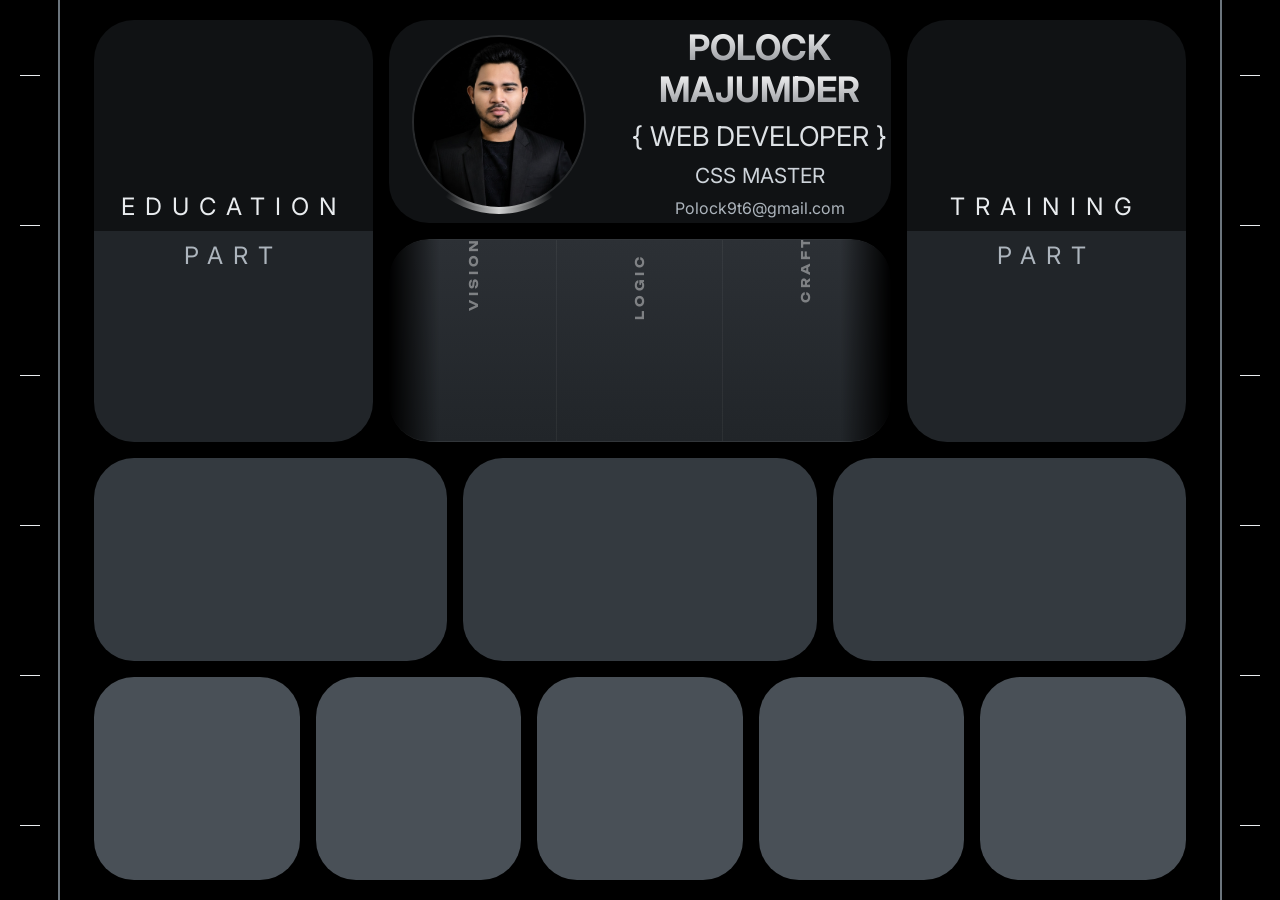
==== index.html @ fb8a7bdd "Add files via upload" ====
<!doctype html>
<html lang="en">
  <head>
    <meta charset="UTF-8" />
    <meta name="viewport" content="width=device-width, initial-scale=1.0" />
    <link rel="stylesheet" href="./style.css" />
    <link rel="preconnect" href="https://fonts.googleapis.com" />
    <link rel="preconnect" href="https://fonts.gstatic.com" crossorigin />
    <link
      href="https://fonts.googleapis.com/css2?family=Inter:ital,opsz,wght@0,14..32,100..900;1,14..32,100..900&family=League+Spartan:wght@100..900&family=Libre+Baskerville:ital,wght@0,400..700;1,400..700&family=Outfit:wght@100..900&family=Roboto:ital,wght@0,100..900;1,100..900&family=Space+Mono:ital,wght@0,400;0,700;1,400;1,700&family=Unbounded:wght@200..900&display=swap"
      rel="stylesheet"
    />

    <title>Portfolio - Polock</title>
  </head>
  <body>
    <nav>
      <!-- Sidebar left starts here -->

      <div class="sidebar-1">
        <a href="#" class="side-link-1"
          ><span class="side-label-1">FACEBOOK</span></a
        >
        <a href="#" class="side-link-1"
          ><span class="side-label-1">INSTAGRAM</span></a
        >
        <a href="#" class="side-link-1"
          ><span class="side-label-1">WHATS APP</span></a
        >
        <a href="#" class="side-link-1"
          ><span class="side-label-1">LINKEDIN</span></a
        >
        <a href="#" class="side-link-1"
          ><span class="side-label-1">TWITER</span></a
        >
        <a href="#" class="side-link-1"
          ><span class="side-label-1">YOUTUBE</span></a
        >
      </div>

      <!-- Sidebar right starts here -->

      <div class="sidebar-2">
        <a href="#" class="side-link-2"
          ><span class="side-label-2">FACEBOOK</span></a
        >
        <a href="#" class="side-link-2"
          ><span class="side-label-2">INSTAGRAM</span></a
        >
        <a href="#" class="side-link-2"
          ><span class="side-label-2">WHATS APP</span></a
        >
        <a href="#" class="side-link-2"
          ><span class="side-label-2">LINKEDIN</span></a
        >
        <a href="#" class="side-link-2"
          ><span class="side-label-2">TWITER</span></a
        >
        <a href="#" class="side-link-2"
          ><span class="side-label-2">YOUTUBE</span></a
        >
      </div>
    </nav>

    <!-- Page 1 starts here -->

    <section class="page-1">
      <!-- Box 1 strats here -->

      <div class="container-1">
        <div class="part part-top"><p class="p-shutter">EDUCATION</p></div>
        <div class="part part-bottom"><p class="p-shutter">PART</p></div>

        <div class="shutter-content">
          <div class="edu-train-box">
            <h1>Secondary School Certificate</h1>
            <ul>
              <li>Stream: Science</li>
              <li>GPA: 5 / 5</li>
              <li>Institution: Harinarayanpur High School</li>
            </ul>
          </div>
          <div class="edu-train-box">
            <h1>Higher Secondary Certificate</h1>
            <ul>
              <li>Stream: Science</li>
              <li>GPA: 5 / 5</li>
              <li>Instituion: Choumuhani Govt. Saleh Ahmed College</li>
            </ul>
          </div>
        </div>
      </div>

      <!-- Box 2 starts here -->

      <div class="container-2">
        <div class="profile-photo">
          <img
            class="profile-polock"
            src="./Images/Polock Black Background.png"
          />
        </div>
        <div class="information">
          <h1 class="name">POLOCK MAJUMDER</h1>
          <p class="job1">{ WEB DEVELOPER }</p>
          <p class="job2">CSS MASTER</p>
          <p class="email">Polock9t6@gmail.com</p>
        </div>
      </div>

      <!-- Box 3 starts here -->

      <div class="container-3">
        <div class="part part-top"><p class="p-shutter">TRAINING</p></div>
        <div class="part part-bottom"><p class="p-shutter">PART</p></div>

        <div class="shutter-content">
          <div class="edu-train-box">
            <h1>Computer Office Applications</h1>
            <ul>
              <li>Stream: Computer Science</li>
              <li>GPA: 5 / 5</li>
              <li>Institution: Bangladesh Technical Education Board</li>
            </ul>
          </div>
          <div class="edu-train-box">
            <h1>Fullstack Web Development Bootcamp</h1>
            <ul>
              <li>Stream: Software Development</li>
              <li>Status: Completed</li>
              <li>Instructor: DR.Angela Yu</li>
            </ul>
          </div>
        </div>
      </div>

      <!-- Box 4 starts here -->
      <!-- 
      <div class="container-4">
        <div class="slide-track">
          <div class="article">
            <div class="article-content">
              <h1>Responsive Design</h1>
              <p>
                "The Monolith does not bow to the grid. It creates its own
                physics."
              </p>
            </div>
          </div>

          <div class="article">
            <div class="article-content">
              <h1>Dynamic Logic</h1>
              <p>
                "Design is the silent ambassador of your brand. Let it speak
                loudly."
              </p>
            </div>
          </div>

          <div class="article">
            <div class="article-content">
              <h1>Clean Code</h1>
              <p>"Code is poetry. Markup is the rhythm. CSS is the soul."</p>
            </div>
          </div>

        </div>
      </div> -->
      <div class="container-4">
        <div class="slide-track">
          <article class="article">
            <div class="article-overlay"></div>
            <div class="article-content">
              <span class="category-tag">01 / Concept</span>
              <h1>Vision</h1>
              <p>
                Defining the future through minimalist architecture and digital
                precision.
              </p>
              <div class="bracket-tl"></div>
              <div class="bracket-br"></div>
            </div>
          </article>

          <article class="article">
            <div class="article-overlay"></div>
            <div class="article-content">
              <span class="category-tag">02 / Strategy</span>
              <h1>Logic</h1>
              <p>
                Synchronizing data-driven insights with human-centric design
                patterns.
              </p>
              <div class="bracket-tl"></div>
              <div class="bracket-br"></div>
            </div>
          </article>

          <article class="article">
            <div class="article-overlay"></div>
            <div class="article-content">
              <span class="category-tag">03 / Output</span>
              <h1>Craft</h1>
              <p>
                Executing high-fidelity digital experiences with pixel-perfect
                intent.
              </p>
              <div class="bracket-tl"></div>
              <div class="bracket-br"></div>
            </div>
          </article>
        </div>
      </div>

      <!-- Box 5 starts here -->

      <div class="container-5">
        <div></div>
        <div></div>
        <div></div>
      </div>

      <!-- Box 6 starts here -->

      <div class="container-6">
        <div></div>
        <div></div>
        <div></div>
      </div>

      <!-- Box 7 starts here -->

      <div class="container-7">
        <div></div>
        <div></div>
        <div></div>
      </div>

      <!-- Box 8 starts here -->

      <div class="container-8">
        <div></div>
        <div></div>
        <div></div>
      </div>

      <!-- Box 9 starts here -->

      <div class="container-9">
        <div></div>
        <div></div>
        <div></div>
      </div>

      <!-- Box 10 starts here -->

      <div class="container-10">
        <div></div>
        <div></div>
        <div></div>
      </div>

      <!-- Box 11 starts here -->
      <div class="container-11">
        <div></div>
        <div></div>
        <div></div>
      </div>

      <!-- Box 12 starts here -->

      <div class="container-12">
        <div></div>
        <div></div>
        <div></div>
      </div>

      <!-- Box 13 starts here -->

      <div class="container-13">
        <div></div>
        <div></div>
        <div></div>
      </div>

      <!-- Box 14 starts here -->

      <div class="container-14">
        <div></div>
        <div></div>
        <div></div>
      </div>

      <!-- Box 15 starts here -->

      <div class="container-15">
        <div></div>
        <div></div>
        <div></div>
      </div>
    </section>
  </body>
</html>
---- style.css ----
* {
  margin: 0;
  padding: 0;
  box-sizing: border-box;
}

body {
  background-color: #000000;
  color: #e9ecef;
  font-family: "Inter", sans-serif;
  overflow-x: hidden;
  scroll-behavior: smooth;
}

/* Sidebar 1 starts here ------------------------------------------------------------------ */

.sidebar-1 {
  position: fixed;
  left: 0;
  top: 0;
  height: 100vh;
  width: 60px;
  background: #000000;
  z-index: 100;
  display: flex;
  flex-direction: column;
  border-right: 2px solid #6c757d;
  transition: width 0.8s cubic-bezier(0.23, 1, 0.32, 1);
  overflow: hidden;
}

.sidebar-1:hover {
  width: 300px;
}

.side-link-1 {
  flex: 1;
  display: flex;
  align-items: center;
  padding-left: 60px;
  text-decoration: none;
  position: relative;
  transform-style: preserve-3d;
  transition: background 0.5s ease;
}

.side-label-1 {
  color: #f8f9fa;
  font-size: 0.8rem;
  font-weight: 700;
  letter-spacing: 10px;
  text-transform: uppercase;
  opacity: 0;
  transform: rotateY(-90deg) translateX(-50px);
  transform-origin: left;
  transition: all 0.6s cubic-bezier(0.23, 1, 0.32, 1);
  white-space: nowrap;
}

.sidebar-1:hover .side-label-1 {
  opacity: 0.2;
  transform: rotateY(0deg) translateX(0);
}

.side-link-1::after {
  content: "";
  position: absolute;
  left: 20px;
  width: 20px;
  height: 1px;
  background: #e9ecef;
  transition: width 0.4s cubic-bezier(0.23, 1, 0.32, 1);
}

.side-link-1:hover .side-label-1 {
  opacity: 1;
  letter-spacing: 15px;
  color: #f8eedf;
}

.side-link-1:hover::after {
  width: 30px;
}

/* Sidebar 2 starts here ------------------------------------------------------------------ */

.sidebar-2 {
  position: fixed;
  right: 0;
  top: 0;
  height: 100vh;
  width: 60px;
  background: #000000;
  z-index: 100;
  display: flex;
  flex-direction: column;
  border-left: 2px solid #6c757d;
  transition: width 0.8s cubic-bezier(0.23, 1, 0.32, 1);
  overflow: hidden;
}

.sidebar-2:hover {
  width: 300px;
}

.side-link-2 {
  flex: 1;
  display: flex;
  align-items: center;
  padding-right: 45px;
  text-decoration: none;
  position: relative;
  transform-style: preserve-3d;
  transition: background 0.5s ease;
  justify-content: flex-end;
}

.side-label-2 {
  color: #f8f9fa;
  font-size: 0.8rem;
  font-weight: 700;
  letter-spacing: 10px;
  text-transform: uppercase;
  opacity: 0;
  transform: rotateY(90deg) translateX(50px);
  transform-origin: right;
  transition: all 0.6s cubic-bezier(0.23, 1, 0.32, 1);
  white-space: nowrap;
}

.sidebar-2:hover .side-label-2 {
  opacity: 0.2;
  transform: rotateY(0deg) translateX(0);
}

.side-link-2::after {
  content: "";
  position: absolute;
  right: 20px;
  width: 20px;
  height: 1px;
  background: #e9ecef;
  transition: width 0.4s cubic-bezier(0.23, 1, 0.32, 1);
}

.side-link-2:hover .side-label-2 {
  opacity: 1;
  letter-spacing: 15px;
  color: #f8eedf;
}

.side-link-2:hover::after {
  width: 30px;
}

/* Page one starts here ------------------------------------------------------------------ */

.page-1 {
  width: 100%;
  position: relative;
  height: 100vh;
  display: grid;
  padding: 20px;
  grid-template-columns: repeat(17, 1fr);
  grid-template-rows: repeat(8, 1fr);
  gap: 1rem;
  transition: transform 1.2s cubic-bezier(0.2, 0, 0, 1);
}

nav:has(.sidebar-1:hover) ~ .page-1 {
  transform: translateX(50px);
}

nav:has(.sidebar-2:hover) ~ .page-1 {
  transform: translateX(-50px);
}

/* Box 1 starts here ------------------------------------------------------------------ */

.container-1 {
  grid-area: 1/2/5/6;
  border-radius: 40px;
  display: flex;
  flex-direction: column;
  align-items: center;
  justify-content: center;
  background-color: #000000;
  position: relative;
  overflow: hidden;
}

.part {
  position: absolute;
  width: 100%;
  height: 50%;
  overflow: hidden;
  background-color: #212529;
  z-index: 10;
  display: flex;
  align-items: center;
  justify-content: center;
  transition: transform 0.8s cubic-bezier(0.8, 0, 0.2, 1);
}

.part-top {
  top: 0;
  align-items: flex-end;
  background-color: #101214;
}

.part-bottom {
  bottom: 0;
  align-items: flex-start;
}

.part-top > .p-shutter {
  font-size: 1.5rem;
  color: #e9ecef;
  letter-spacing: 10px;
  margin: 10px;
}

.part-bottom > .p-shutter {
  font-size: 1.5rem;
  color: #adb5bd;
  letter-spacing: 10px;
  margin: 10px;
}

.container-1:hover .part-top {
  transform: translateY(-100%);
}

.container-1:hover .part-bottom {
  transform: translateY(100%);
}

.shutter-content {
  width: 100%;
  height: 100%;
  display: flex;
  gap: 4%;
  flex-direction: column;
  align-items: center;
  justify-content: center;
  opacity: 0;
  transform: scale(0.8);
  transition: all 0.6s ease 0.2s;
}

.container-1:hover .shutter-content {
  opacity: 1;
  transform: scale(1);
}

.edu-train-box {
  display: flex;
  gap: 10px;
  flex-direction: column;
  justify-content: center;
  height: 44%;
  width: 92%;
  background-color: #050505;
  padding: 35px;
  border-radius: 12px;
  position: relative;
  transition: all 0.6s cubic-bezier(0.16, 1, 0.3, 1);
  z-index: 1;
  overflow: hidden;
  border: 1px solid rgba(233, 236, 239, 0.05);
}

.edu-train-box::before {
  content: "";
  position: absolute;
  inset: 0;
  background: 
    /* TOP Runner - Moving */
    linear-gradient(90deg, transparent, #e9ecef, transparent) no-repeat 0 0 /
      150px 2px,
    /* BOTTOM Runner - Moving */
    linear-gradient(90deg, transparent, #e9ecef, transparent) no-repeat 0 100% /
      150px 2px,
    /* LEFT Border - Static Full Height */
    linear-gradient(180deg, transparent, #e9ecef, transparent) no-repeat 0 0 /
      2px 100%,
    /* RIGHT Border - Static Full Height */
    linear-gradient(180deg, transparent, #e9ecef, transparent) no-repeat 100%
      0 / 2px 100%;

  filter: drop-shadow(0 0 5px rgba(233, 236, 239, 0.4));
  opacity: 0;
  transition: opacity 0.4s ease;
  pointer-events: none;
}

.edu-train-box:hover::before {
  opacity: 1;
  animation: borderFlow 3s linear infinite;
}

@keyframes borderFlow {
  0% {
    background-position:
      -150px 0,
      /* Top Start */ calc(100% + 150px) 100%,
      /* Bottom Start */ 0 0,
      /* Left Fixed */ 100% 0; /* Right Fixed */
  }
  100% {
    background-position:
      calc(100% + 150px) 0,
      /* Top End */ -150px 100%,
      /* Bottom End */ 0 0,
      /* Left Fixed */ 100% 0; /* Right Fixed */
  }
}

.edu-train-box::after {
  content: "";
  position: absolute;
  inset: 0;
  background: radial-gradient(
    circle at var(--x, 50%) var(--y, 50%),
    rgba(233, 236, 239, 0.04) 0%,
    transparent 60%
  );
  opacity: 0;
  z-index: -1;
  transition: opacity 0.5s ease;
}

.edu-train-box:hover::after {
  opacity: 1;
}

.edu-train-box h1 {
  filter: brightness(0.6);
  transition: all 0.5s ease;
  font-size: 1.25rem;
  font-weight: 500;
  margin-bottom: 10px;
  margin-left: 0;
  text-transform: uppercase;
}

.edu-train-box:hover h1 {
  color: #ffffff;
  letter-spacing: 3px;
  animation: textIgnition 2s ease-in-out infinite;
  text-shadow: 0 0 15px rgba(233, 236, 239, 0.4);
}

@keyframes textIgnition {
  0%,
  100% {
    filter: brightness(1.2);
    transform: scale(1);
  }
  50% {
    filter: brightness(2);
    transform: scale(1.03);
  }
}

.edu-train-box li {
  color: #ced4da;
}

.edu-train-box ul {
  padding-left: 1.2rem;
  margin: 0;
  list-style-type: disc;
}

/* Box 2 starts here ------------------------------------------------------------------ */

.container-2 {
  grid-area: 1/6/3/13;
  border-radius: 40px;
  display: flex;
  align-items: center;
  justify-content: center;
  background-color: #101214;
  position: relative;
  overflow: hidden;
  transition: all 1.4s cubic-bezier(0.16, 1, 0.3, 1);
  z-index: 1;
}

.container-2:hover {
  background-color: #0a0b0d;
  transform: translateY(-15px);
  box-shadow: 0 80px 150px rgba(0, 0, 0, 1);
}

.profile-photo {
  width: 180px;
  height: 180px;
  min-width: 180px;
  position: relative;
  padding: 3px;
  display: flex;
  justify-content: center;
  align-items: center;
  margin: 0px 40px 0px 20px;
}

.profile-photo::before {
  content: "";
  position: absolute;
  inset: -2px;
  border-radius: 50%;
  background: conic-gradient(
    from 0deg,
    transparent 0%,
    transparent 40%,
    rgba(255, 255, 255, 0.8) 50%,
    transparent 60%,
    transparent 100%
  );
  animation: haloRotate 5s linear infinite;
  z-index: -1;
}

@keyframes haloRotate {
  from {
    transform: rotate(0deg);
  }
  to {
    transform: rotate(360deg);
  }
}

.profile-polock {
  width: 100%;
  height: 100%;
  border: 2px solid rgba(255, 255, 255, 0.1);
  border-radius: 50%;
  object-fit: cover;
  transition: all 1s cubic-bezier(0.16, 1, 0.3, 1);
}

.container-2:hover .profile-polock {
  transform: scale(1.1) rotate(2deg); /* Added a slight "Cool" tilt */
  border-color: rgba(255, 255, 255, 0.6);
  box-shadow: 0 0 40px rgba(255, 255, 255, 0.2);
}

.information {
  display: flex;
  gap: 10px;
  align-items: center;
  flex-direction: column;
}

.name {
  font-size: 2.2rem;
  font-weight: 700;
  text-align: center;
  color: #ffffff;
  display: block;

  background: linear-gradient(
    to bottom,
    #ffffff 0%,
    #8e9196 48%,
    #ffffff 52%,
    #8e9196 100%
  );
  -webkit-background-clip: text;
  background-clip: text;
  -webkit-text-fill-color: transparent;
  animation: liquidMercury 8s linear infinite;
  transition:
    letter-spacing 1s cubic-bezier(0.16, 1, 0.3, 1),
    transform 1s ease;
}

.container-2:hover .name {
  letter-spacing: 6px;
  transform: scale(0.98);
}

@keyframes liquidMercury {
  0% {
    filter: brightness(1);
  }
  50% {
    filter: brightness(1.3);
  }
  100% {
    filter: brightness(1);
  }
}

.job1 {
  font-size: 1.7rem;
  color: #dee2e6;
}

.job2 {
  font-size: 1.3rem;
  color: #ced4da;
}

.email {
  font-size: 1rem;
  color: #adb5bd;
}

/* Box 3 starts here ------------------------------------------------------------------ */

.container-3 {
  grid-area: 1/13/5/17;
  border-radius: 40px;
  display: flex;
  flex-direction: column;
  align-items: center;
  justify-content: center;
  background-color: #000000;
  position: relative;
  overflow: hidden;
}

.container-3:hover .part-top {
  transform: translateY(-100%);
}

.container-3:hover .part-bottom {
  transform: translateY(100%);
}

.container-3:hover .shutter-content {
  opacity: 1;
  transform: scale(1);
}

/* Box 4 starts here ------------------------------------------------------------------ */

.container-4 {
  grid-area: 3/6/5/13;
  border-radius: 40px;
  display: flex;
  align-items: flex-start;
  justify-content: center;
  overflow: hidden;
  position: relative;
  background-color: #212529;
  border: 1px solid rgba(255, 255, 255, 0.08);
  mask-image: linear-gradient(
    to right,
    transparent,
    black 10%,
    black 90%,
    transparent
  );
  -webkit-mask-image: linear-gradient(
    to right,
    transparent,
    black 10%,
    black 90%,
    transparent
  );
}

.slide-track {
  display: flex;
  width: 100%;
  height: 100%;
}

.article {
  flex: 1;
  position: relative;
  display: flex;
  align-items: center;
  justify-content: center;
  overflow: hidden;
  cursor: pointer;
  background: linear-gradient(180deg, #2c3035 0%, #212529 100%);
  transition: flex 0.7s cubic-bezier(0.2, 1, 0.2, 1);
  border-right: 1px solid rgba(255, 255, 255, 0.05);
}

.article:hover {
  flex: 6;
}

.article-overlay {
  position: absolute;
  inset: 0;
  background: radial-gradient(
    600px circle at var(--mouse-x, 50%) var(--mouse-y, 50%),
    rgba(255, 255, 255, 0.06),
    transparent 40%
  );
  opacity: 0;
  transition: opacity 0.5s ease;
  z-index: 1;
}

.article:hover .article-overlay {
  opacity: 1;
}

.article-content {
  position: relative;
  z-index: 2;
  display: flex;
  flex-direction: column;
  align-items: center;
  text-align: center;
  padding: 40px;
  width: 100%;
}

.category-tag {
  font-family: "Inter", sans-serif;
  font-size: 0.6rem;
  text-transform: uppercase;
  letter-spacing: 0.2em;
  color: #666;
  margin-bottom: 15px;
  opacity: 0;
  transform: translateY(10px);
  transition: all 0.5s ease 0.2s;
}

.article:hover .category-tag {
  opacity: 1;
  transform: translateY(0);
}

.article-content h1 {
  color: #fff;
  font-family: "Unbounded", sans-serif;
  font-weight: 700;
  text-transform: uppercase;
  margin: 0;
  letter-spacing: -0.02em;
  transition: all 0.6s cubic-bezier(0.2, 1, 0.2, 1);
}

.article:hover h1 {
  font-size: 3rem;
  transform: rotate(0deg) translateY(-5px);
}

.article:not(:hover) h1 {
  font-size: 0.75rem;
  letter-spacing: 0.3em;
  transform: rotate(-90deg);
  opacity: 0.4;
}

.article-content p {
  color: #a1a1a6;
  font-family: "Inter", sans-serif;
  font-size: 0.95rem;
  line-height: 1.6;
  max-width: 280px;
  opacity: 0;
  transform: translateY(20px);
  transition: all 0.5s ease 0.3s;
}

.article:hover p {
  opacity: 1;
  transform: translateY(0);
}

.bracket-tl,
.bracket-br {
  position: absolute;
  width: 0;
  height: 0;
  border-color: rgba(255, 255, 255, 0.8);
  border-style: solid;
  opacity: 0;
  transition: all 0.6s cubic-bezier(0.2, 1, 0.2, 1) 0.1s;
}

.bracket-tl {
  top: 30px;
  left: 30px;
  border-width: 1px 0 0 1px;
}
.bracket-br {
  bottom: 30px;
  right: 30px;
  border-width: 0 1px 1px 0;
}

.article:hover .bracket-tl,
.article:hover .bracket-br {
  width: 50px;
  height: 50px;
  opacity: 1;
}

/* Box 5 starts here ------------------------------------------------------------------ */

.container-5 {
  grid-area: 5/2/7/7;
  border-radius: 40px;
  display: flex;
  align-items: center;
  justify-content: center;
  background-color: #343a40;
}

/* Box 6 starts here ------------------------------------------------------------------ */

.container-6 {
  grid-area: 5/7/7/12;
  border-radius: 40px;
  display: flex;
  align-items: center;
  justify-content: center;
  background-color: #343a40;
}

/* Box 7 starts here ------------------------------------------------------------------ */

.container-7 {
  grid-area: 5/12/7/17;
  border-radius: 40px;
  display: flex;
  align-items: center;
  justify-content: center;
  background-color: #343a40;
}

/* Box 8 starts here ------------------------------------------------------------------ */

.container-8 {
  grid-area: 7/2/9/5;
  border-radius: 40px;
  display: flex;
  align-items: center;
  justify-content: center;
  background-color: #495057;
}

/* Box 9 starts here ------------------------------------------------------------------ */

.container-9 {
  grid-area: 7/5/9/8;
  border-radius: 40px;
  display: flex;
  align-items: center;
  justify-content: center;
  background-color: #495057;
}

/* Box 10 starts here ------------------------------------------------------------------ */

.container-10 {
  grid-area: 7/8/9/11;
  border-radius: 40px;
  display: flex;
  align-items: center;
  justify-content: center;
  background-color: #495057;
}

/* Box 11 starts here ------------------------------------------------------------------ */

.container-11 {
  grid-area: 7/11/9/14;
  border-radius: 40px;
  display: flex;
  align-items: center;
  justify-content: center;
  background-color: #495057;
}

/* Box 12 starts here ------------------------------------------------------------------ */

.container-12 {
  grid-area: 7/14/9/17;
  border-radius: 40px;
  display: flex;
  align-items: center;
  justify-content: center;
  background-color: #495057;
}

/* Box 13 starts here ------------------------------------------------------------------ */

/* .container-13 {
  grid-area: 7/2/9/9;
  border-radius: 40px;
  display: flex;
  align-items: center;
  justify-content: center;
  background-color: #0f0f0f;
} */

/* Box 14 starts here ------------------------------------------------------------------ */

/* .container-14 {
  grid-area: 7/9/9/13;
  border-radius: 40px;
  display: flex;
  align-items: center;
  justify-content: center;
  background-color: #0f0f0f;
} */

/* Box 15 starts here ------------------------------------------------------------------ */

/* .container-12 {
  grid-area: 7/13/9/17;
  border-radius: 40px;
  display: flex;
  align-items: center;
  justify-content: center;
  background-color: #0f0f0f;
} */
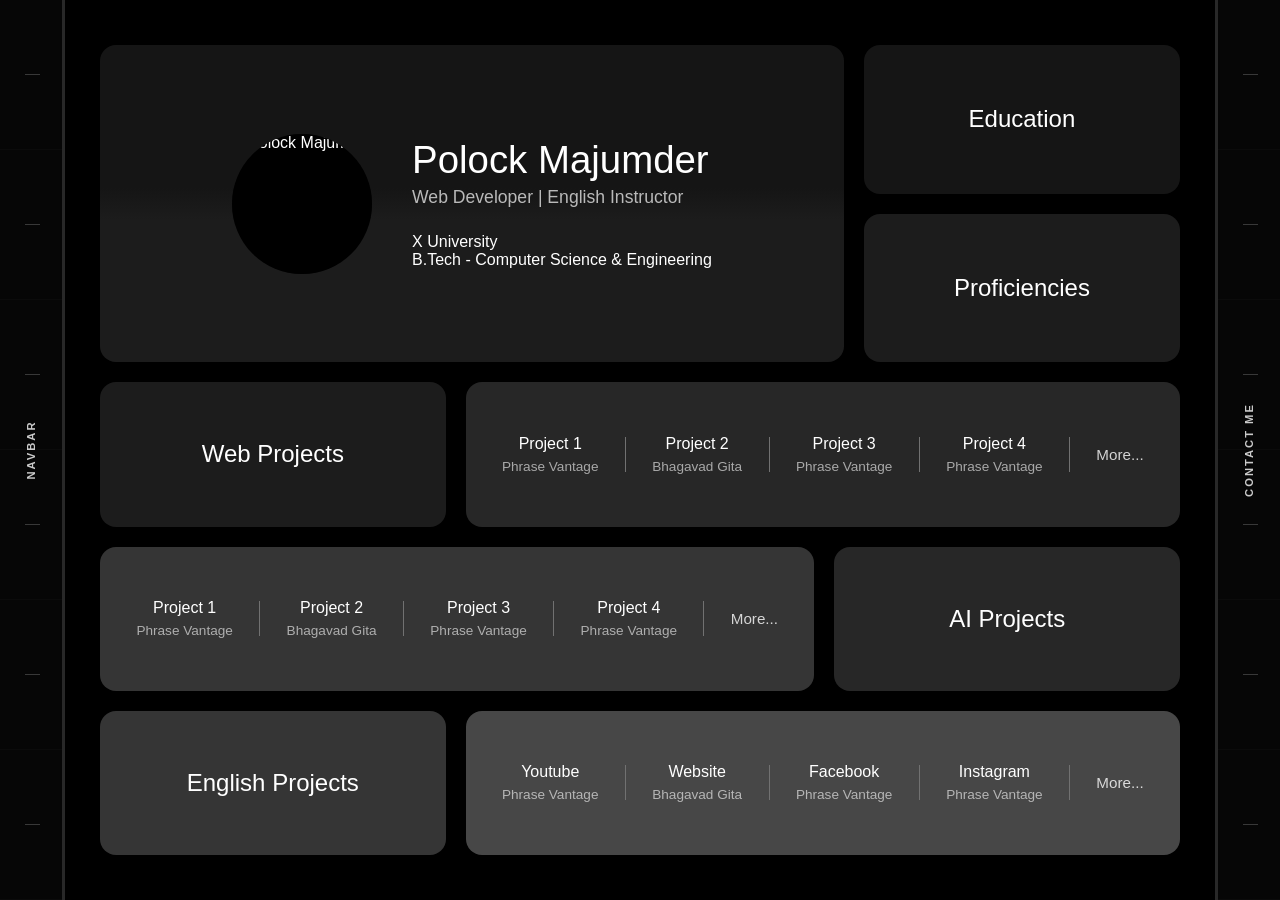
==== commit bdd899dc: "Add files via upload" ====
--- a/index.html
+++ b/index.html
@@ -1,304 +1,332 @@
-<!doctype html>
+<!DOCTYPE html>
 <html lang="en">
-  <head>
-    <meta charset="UTF-8" />
-    <meta name="viewport" content="width=device-width, initial-scale=1.0" />
-    <link rel="stylesheet" href="./style.css" />
-    <link rel="preconnect" href="https://fonts.googleapis.com" />
-    <link rel="preconnect" href="https://fonts.gstatic.com" crossorigin />
-    <link
-      href="https://fonts.googleapis.com/css2?family=Inter:ital,opsz,wght@0,14..32,100..900;1,14..32,100..900&family=League+Spartan:wght@100..900&family=Libre+Baskerville:ital,wght@0,400..700;1,400..700&family=Outfit:wght@100..900&family=Roboto:ital,wght@0,100..900;1,100..900&family=Space+Mono:ital,wght@0,400;0,700;1,400;1,700&family=Unbounded:wght@200..900&display=swap"
-      rel="stylesheet"
-    />
-
-    <title>Portfolio - Polock</title>
-  </head>
-  <body>
-    <nav>
-      <!-- Sidebar left starts here -->
-
-      <div class="sidebar-1">
-        <a href="#" class="side-link-1"
-          ><span class="side-label-1">FACEBOOK</span></a
-        >
-        <a href="#" class="side-link-1"
-          ><span class="side-label-1">INSTAGRAM</span></a
-        >
-        <a href="#" class="side-link-1"
-          ><span class="side-label-1">WHATS APP</span></a
-        >
-        <a href="#" class="side-link-1"
-          ><span class="side-label-1">LINKEDIN</span></a
-        >
-        <a href="#" class="side-link-1"
-          ><span class="side-label-1">TWITER</span></a
-        >
-        <a href="#" class="side-link-1"
-          ><span class="side-label-1">YOUTUBE</span></a
-        >
-      </div>
-
-      <!-- Sidebar right starts here -->
-
-      <div class="sidebar-2">
-        <a href="#" class="side-link-2"
-          ><span class="side-label-2">FACEBOOK</span></a
-        >
-        <a href="#" class="side-link-2"
-          ><span class="side-label-2">INSTAGRAM</span></a
-        >
-        <a href="#" class="side-link-2"
-          ><span class="side-label-2">WHATS APP</span></a
-        >
-        <a href="#" class="side-link-2"
-          ><span class="side-label-2">LINKEDIN</span></a
-        >
-        <a href="#" class="side-link-2"
-          ><span class="side-label-2">TWITER</span></a
-        >
-        <a href="#" class="side-link-2"
-          ><span class="side-label-2">YOUTUBE</span></a
-        >
-      </div>
-    </nav>
-
-    <!-- Page 1 starts here -->
-
-    <section class="page-1">
-      <!-- Box 1 strats here -->
-
-      <div class="container-1">
-        <div class="part part-top"><p class="p-shutter">EDUCATION</p></div>
-        <div class="part part-bottom"><p class="p-shutter">PART</p></div>
-
-        <div class="shutter-content">
-          <div class="edu-train-box">
-            <h1>Secondary School Certificate</h1>
-            <ul>
-              <li>Stream: Science</li>
-              <li>GPA: 5 / 5</li>
-              <li>Institution: Harinarayanpur High School</li>
-            </ul>
-          </div>
-          <div class="edu-train-box">
-            <h1>Higher Secondary Certificate</h1>
-            <ul>
-              <li>Stream: Science</li>
-              <li>GPA: 5 / 5</li>
-              <li>Instituion: Choumuhani Govt. Saleh Ahmed College</li>
-            </ul>
-          </div>
+<head>
+    <meta charset="UTF-8">
+    <meta name="viewport" content="width=device-width, initial-scale=1.0">
+    <title>Portfolio Replicate</title>
+    <style>
+        * {
+            margin: 0;
+            padding: 0;
+            box-sizing: border-box;
+        }
+
+        body {
+            background-color: #000;
+            color: #fff;
+            font-family: -apple-system, BlinkMacSystemFont, "Segoe UI", Roboto, sans-serif;
+            height: 100vh;
+            display: flex;
+            align-items: center;
+            overflow: hidden;
+        }
+
+        .container {
+            width: 100%;
+            height: 100vh;
+            display: flex;
+            justify-content: space-between;
+        }
+
+        /* --- Awesome Sidebars --- */
+        .sidebar {
+            position: fixed;
+            top: 0;
+            height: 100vh;
+            width: 65px; 
+            background: rgba(10, 10, 10, 0.6); 
+            backdrop-filter: blur(15px); 
+            -webkit-backdrop-filter: blur(15px);
+            z-index: 100;
+            display: flex;
+            flex-direction: column;
+            transition: width 0.7s cubic-bezier(0.16, 1, 0.3, 1); 
+            overflow: hidden;
+        }
+
+        .sidebar.left {
+            left: 0;
+            border-right: 3px solid rgb(40, 40, 40);
+        }
+
+        .sidebar.right {
+            right: 0;
+            border-left:3px solid rgb(40, 40, 40);
+        }
+
+        .sidebar:hover {
+            width: 280px;
+            background: rgba(10, 10, 10, 0.95);
+        }
+
+        .sidebar-static-label {
+            position: absolute;
+            font-weight: 600;
+            top: 50%;
+            left: 50%;
+            transform: translate(-50%, -50%) rotate(-90deg);
+            white-space: nowrap;
+            letter-spacing: 2px; 
+            font-size: 0.7rem;
+            text-transform: uppercase;
+            color: rgb(202, 202, 202);
+            transition: opacity 0.3s ease, letter-spacing 0.5s ease;
+            pointer-events: none;
+            z-index: 5;
+        }
+
+        .sidebar:hover .sidebar-static-label {
+            opacity: 0;
+            letter-spacing: 15px;
+        }
+
+        .side-link {
+            flex: 1;
+            display: flex;
+            align-items: center;
+            text-decoration: none;
+            position: relative;
+            transition: all 0.4s ease;
+            z-index: 10;
+            border-bottom: 1px solid rgba(255, 255, 255, 0.02);
+        }
+
+        .sidebar.left .side-link:hover {
+            background: linear-gradient(90deg, rgba(255,255,255,0) 0%,  rgba(255,255,255,0.05) 100%);
+        }
+
+        .sidebar.right .side-link:hover {
+            background: linear-gradient(90deg, rgba(255,255,255,0.05) 0%, rgba(255,255,255,0) 100%);
+        }
+
+        .left .side-link { padding-left: 65px; }
+        .right .side-link { padding-right: 65px; justify-content: flex-end; }
+
+        .side-label {
+            color: #fff;
+            font-size: 0.75rem;
+            font-weight: 400;
+            letter-spacing: 5px;
+            text-transform: uppercase;
+            opacity: 0;
+            transition: all 0.5s cubic-bezier(0.16, 1, 0.3, 1);
+            white-space: nowrap;
+        }
+
+        .left .side-label { transform: translateX(-20px); }
+        .right .side-label { transform: translateX(20px); }
+
+        .sidebar:hover .side-label {
+            opacity: 0.3;
+            transform: translateX(0);
+        }
+
+        .side-link:hover .side-label {
+            opacity: 1;
+            letter-spacing: 10px;
+            text-shadow: 0 0 15px rgba(255, 255, 255, 0.5); 
+        }
+
+        .side-link::after {
+            content: "";
+            position: absolute;
+            width: 15px;
+            height: 1px;
+            background: rgba(255, 255, 255, 0.2);
+            transition: all 0.5s cubic-bezier(0.16, 1, 0.3, 1);
+        }
+
+        .left .side-link::after { left: 25px; }
+        .right .side-link::after { right: 25px; }
+
+        .sidebar:hover .side-link::after {
+            width: 25px;
+        }
+
+        .side-link:hover::after {
+            width: 45px;
+            background: #fff;
+            box-shadow: 0 0 10px #fff;
+        }
+
+        /* --- Main Content --- */
+        .grid-content {
+            flex: 1;
+            display: flex;
+            flex-direction: column;
+            gap: 20px;
+            padding: 5vh 100px; 
+        }
+
+        .row { display: flex; gap: 20px; width: 100%; }
+        .r-1 { flex: 2.2; }
+        .r-2, .r-3, .r-4 { flex: 1; }
+
+        .box {
+            border-radius: 16px;
+            display: flex;
+            background-color: #151515;
+            text-decoration: none;
+            color: inherit;
+            transition: transform 0.3s ease, background-color 0.3s ease;
+        }
+
+        /* Hover effect for linked boxes */
+        a.box:hover {
+            background-color: #1a1a1a;
+            transform: translateY(-2px);
+        }
+
+        .f-30 { flex: 0 0 32%; }
+        .f-70 { flex: 1; }
+
+        .center {
+            align-items: center;
+            justify-content: center;
+            font-size: 1.5rem;
+            text-align: center;
+            padding: 20px;
+        }
+
+        .bg-1c { background-color: #1c1c1c; }
+        .bg-27 { background-color: #272727; }
+        .bg-35 { background-color: #353535; }
+        .bg-47 { background-color: #474747; }
+
+        .profile-box {
+            flex: 2.1;
+            align-items: center;
+            justify-content: center;
+            padding: 40px;
+            gap: 40px;
+            background: linear-gradient(to bottom, #151515 45%, #1c1c1c 55%);
+        }
+
+        .p-img {
+            width: 140px;
+            height: 140px;
+            border-radius: 50%;
+            background-color: #000;
+            overflow: hidden;
+            display: flex;
+            align-items: center;
+            justify-content: center;
+            flex-shrink: 0;
+            box-shadow: inset 0 0 20px rgba(0,0,0,0.8);
+        }
+
+        .p-img img { width: 100%; height: 100%; object-fit: cover; }
+
+        .p-info h1 { font-size: 2.4rem; font-weight: 500; margin-bottom: 5px; }
+        .role { font-size: 1.1rem; color: rgba(255, 255, 255, 0.7); margin-bottom: 25px; }
+
+        .col-stack { flex: 1; display: flex; flex-direction: column; gap: 20px; }
+        .col-stack .box { flex: 1; }
+
+        .detail-box { align-items: center; justify-content: space-evenly; padding: 0 10px; }
+        .item { display: flex; flex-direction: column; align-items: center; text-align: center; }
+        .p-title { font-size: 1rem; margin-bottom: 6px; }
+        .p-sub { font-size: 0.85rem; color: rgba(255, 255, 255, 0.6); }
+        .v-line { width: 1px; height: 35px; background-color: #717171; }
+        .more { font-size: 0.95rem; color: rgba(255, 255, 255, 0.8); cursor: pointer; }
+
+        @media (max-width: 1200px) {
+            .grid-content { padding: 5vh 80px; }
+            .p-img { width: 110px; height: 110px; }
+        }
+    </style>
+</head>
+<body>
+
+<div class="container">
+    <aside class="sidebar left">
+        <div class="sidebar-static-label">Navbar</div>
+        <a href="#" class="side-link"><span class="side-label">FACEBOOK</span></a>
+        <a href="#" class="side-link"><span class="side-label">INSTAGRAM</span></a>
+        <a href="#" class="side-link"><span class="side-label">WHATS APP</span></a>
+        <a href="#" class="side-link"><span class="side-label">LINKEDIN</span></a>
+        <a href="#" class="side-link"><span class="side-label">TWITTER</span></a>
+        <a href="#" class="side-link"><span class="side-label">YOUTUBE</span></a>
+    </aside>
+
+    <main class="grid-content">
+        <div class="row r-1">
+            <div class="box profile-box">
+                <div class="p-img">
+                    <img src="./Assets/Polock Profile.png" alt="Polock Majumder">
+                </div>
+                <div class="p-info">
+                    <h1>Polock Majumder</h1>
+                    <p class="role">Web Developer | English Instructor</p>
+                    <p class="uni">X University</p>
+                    <p class="degree">B.Tech - Computer Science & Engineering</p>
+                </div>
+            </div>
+            <div class="col-stack">
+                <!-- Education Link Added -->
+                <a href="./Education Page.html" class="box center">Education</a>
+                <!-- Proficiencies Link Added -->
+                <a href="./Proficiencies Page.html" class="box center bg-1c">Proficiencies</a>
+            </div>
         </div>
-      </div>
-
-      <!-- Box 2 starts here -->
-
-      <div class="container-2">
-        <div class="profile-photo">
-          <img
-            class="profile-polock"
-            src="./Images/Polock Black Background.png"
-          />
+
+        <div class="row r-2">
+            <!-- Web Projects Link Added -->
+            <a href="./Web Projects.html" class="box center bg-1c f-30">Web Projects</a>
+            <div class="box detail-box bg-27 f-70">
+                <div class="item"><span class="p-title">Project 1</span><span class="p-sub">Phrase Vantage</span></div>
+                <div class="v-line"></div>
+                <div class="item"><span class="p-title">Project 2</span><span class="p-sub">Bhagavad Gita</span></div>
+                <div class="v-line"></div>
+                <div class="item"><span class="p-title">Project 3</span><span class="p-sub">Phrase Vantage</span></div>
+                <div class="v-line"></div>
+                <div class="item"><span class="p-title">Project 4</span><span class="p-sub">Phrase Vantage</span></div>
+                <div class="v-line"></div>
+                <div class="more">More...</div>
+            </div>
         </div>
-        <div class="information">
-          <h1 class="name">POLOCK MAJUMDER</h1>
-          <p class="job1">{ WEB DEVELOPER }</p>
-          <p class="job2">CSS MASTER</p>
-          <p class="email">Polock9t6@gmail.com</p>
+
+        <div class="row r-3">
+            <div class="box detail-box bg-35 f-70">
+                <div class="item"><span class="p-title">Project 1</span><span class="p-sub">Phrase Vantage</span></div>
+                <div class="v-line"></div>
+                <div class="item"><span class="p-title">Project 2</span><span class="p-sub">Bhagavad Gita</span></div>
+                <div class="v-line"></div>
+                <div class="item"><span class="p-title">Project 3</span><span class="p-sub">Phrase Vantage</span></div>
+                <div class="v-line"></div>
+                <div class="item"><span class="p-title">Project 4</span><span class="p-sub">Phrase Vantage</span></div>
+                <div class="v-line"></div>
+                <div class="more">More...</div>
+            </div>
+            <div class="box center bg-27 f-30">AI Projects</div>
         </div>
-      </div>
-
-      <!-- Box 3 starts here -->
-
-      <div class="container-3">
-        <div class="part part-top"><p class="p-shutter">TRAINING</p></div>
-        <div class="part part-bottom"><p class="p-shutter">PART</p></div>
-
-        <div class="shutter-content">
-          <div class="edu-train-box">
-            <h1>Computer Office Applications</h1>
-            <ul>
-              <li>Stream: Computer Science</li>
-              <li>GPA: 5 / 5</li>
-              <li>Institution: Bangladesh Technical Education Board</li>
-            </ul>
-          </div>
-          <div class="edu-train-box">
-            <h1>Fullstack Web Development Bootcamp</h1>
-            <ul>
-              <li>Stream: Software Development</li>
-              <li>Status: Completed</li>
-              <li>Instructor: DR.Angela Yu</li>
-            </ul>
-          </div>
+
+        <div class="row r-4">
+            <div class="box center bg-35 f-30">English Projects</div>
+            <div class="box detail-box bg-47 f-70">
+                <div class="item"><span class="p-title">Youtube</span><span class="p-sub">Phrase Vantage</span></div>
+                <div class="v-line"></div>
+                <div class="item"><span class="p-title">Website</span><span class="p-sub">Bhagavad Gita</span></div>
+                <div class="v-line"></div>
+                <div class="item"><span class="p-title">Facebook</span><span class="p-sub">Phrase Vantage</span></div>
+                <div class="v-line"></div>
+                <div class="item"><span class="p-title">Instagram</span><span class="p-sub">Phrase Vantage</span></div>
+                <div class="v-line"></div>
+                <div class="more">More...</div>
+            </div>
         </div>
-      </div>
-
-      <!-- Box 4 starts here -->
-      <!-- 
-      <div class="container-4">
-        <div class="slide-track">
-          <div class="article">
-            <div class="article-content">
-              <h1>Responsive Design</h1>
-              <p>
-                "The Monolith does not bow to the grid. It creates its own
-                physics."
-              </p>
-            </div>
-          </div>
-
-          <div class="article">
-            <div class="article-content">
-              <h1>Dynamic Logic</h1>
-              <p>
-                "Design is the silent ambassador of your brand. Let it speak
-                loudly."
-              </p>
-            </div>
-          </div>
-
-          <div class="article">
-            <div class="article-content">
-              <h1>Clean Code</h1>
-              <p>"Code is poetry. Markup is the rhythm. CSS is the soul."</p>
-            </div>
-          </div>
-
-        </div>
-      </div> -->
-      <div class="container-4">
-        <div class="slide-track">
-          <article class="article">
-            <div class="article-overlay"></div>
-            <div class="article-content">
-              <span class="category-tag">01 / Concept</span>
-              <h1>Vision</h1>
-              <p>
-                Defining the future through minimalist architecture and digital
-                precision.
-              </p>
-              <div class="bracket-tl"></div>
-              <div class="bracket-br"></div>
-            </div>
-          </article>
-
-          <article class="article">
-            <div class="article-overlay"></div>
-            <div class="article-content">
-              <span class="category-tag">02 / Strategy</span>
-              <h1>Logic</h1>
-              <p>
-                Synchronizing data-driven insights with human-centric design
-                patterns.
-              </p>
-              <div class="bracket-tl"></div>
-              <div class="bracket-br"></div>
-            </div>
-          </article>
-
-          <article class="article">
-            <div class="article-overlay"></div>
-            <div class="article-content">
-              <span class="category-tag">03 / Output</span>
-              <h1>Craft</h1>
-              <p>
-                Executing high-fidelity digital experiences with pixel-perfect
-                intent.
-              </p>
-              <div class="bracket-tl"></div>
-              <div class="bracket-br"></div>
-            </div>
-          </article>
-        </div>
-      </div>
-
-      <!-- Box 5 starts here -->
-
-      <div class="container-5">
-        <div></div>
-        <div></div>
-        <div></div>
-      </div>
-
-      <!-- Box 6 starts here -->
-
-      <div class="container-6">
-        <div></div>
-        <div></div>
-        <div></div>
-      </div>
-
-      <!-- Box 7 starts here -->
-
-      <div class="container-7">
-        <div></div>
-        <div></div>
-        <div></div>
-      </div>
-
-      <!-- Box 8 starts here -->
-
-      <div class="container-8">
-        <div></div>
-        <div></div>
-        <div></div>
-      </div>
-
-      <!-- Box 9 starts here -->
-
-      <div class="container-9">
-        <div></div>
-        <div></div>
-        <div></div>
-      </div>
-
-      <!-- Box 10 starts here -->
-
-      <div class="container-10">
-        <div></div>
-        <div></div>
-        <div></div>
-      </div>
-
-      <!-- Box 11 starts here -->
-      <div class="container-11">
-        <div></div>
-        <div></div>
-        <div></div>
-      </div>
-
-      <!-- Box 12 starts here -->
-
-      <div class="container-12">
-        <div></div>
-        <div></div>
-        <div></div>
-      </div>
-
-      <!-- Box 13 starts here -->
-
-      <div class="container-13">
-        <div></div>
-        <div></div>
-        <div></div>
-      </div>
-
-      <!-- Box 14 starts here -->
-
-      <div class="container-14">
-        <div></div>
-        <div></div>
-        <div></div>
-      </div>
-
-      <!-- Box 15 starts here -->
-
-      <div class="container-15">
-        <div></div>
-        <div></div>
-        <div></div>
-      </div>
-    </section>
-  </body>
-</html>
+    </main>
+
+    <aside class="sidebar right">
+        <div class="sidebar-static-label">Contact Me</div>
+        <a href="#" class="side-link"><span class="side-label">FACEBOOK</span></a>
+        <a href="#" class="side-link"><span class="side-label">INSTAGRAM</span></a>
+        <a href="#" class="side-link"><span class="side-label">WHATS APP</span></a>
+        <a href="#" class="side-link"><span class="side-label">LINKEDIN</span></a>
+        <a href="#" class="side-link"><span class="side-label">TWITTER</span></a>
+        <a href="#" class="side-link"><span class="side-label">YOUTUBE</span></a>
+    </aside>
+</div>
+
+</body>
+</html>
